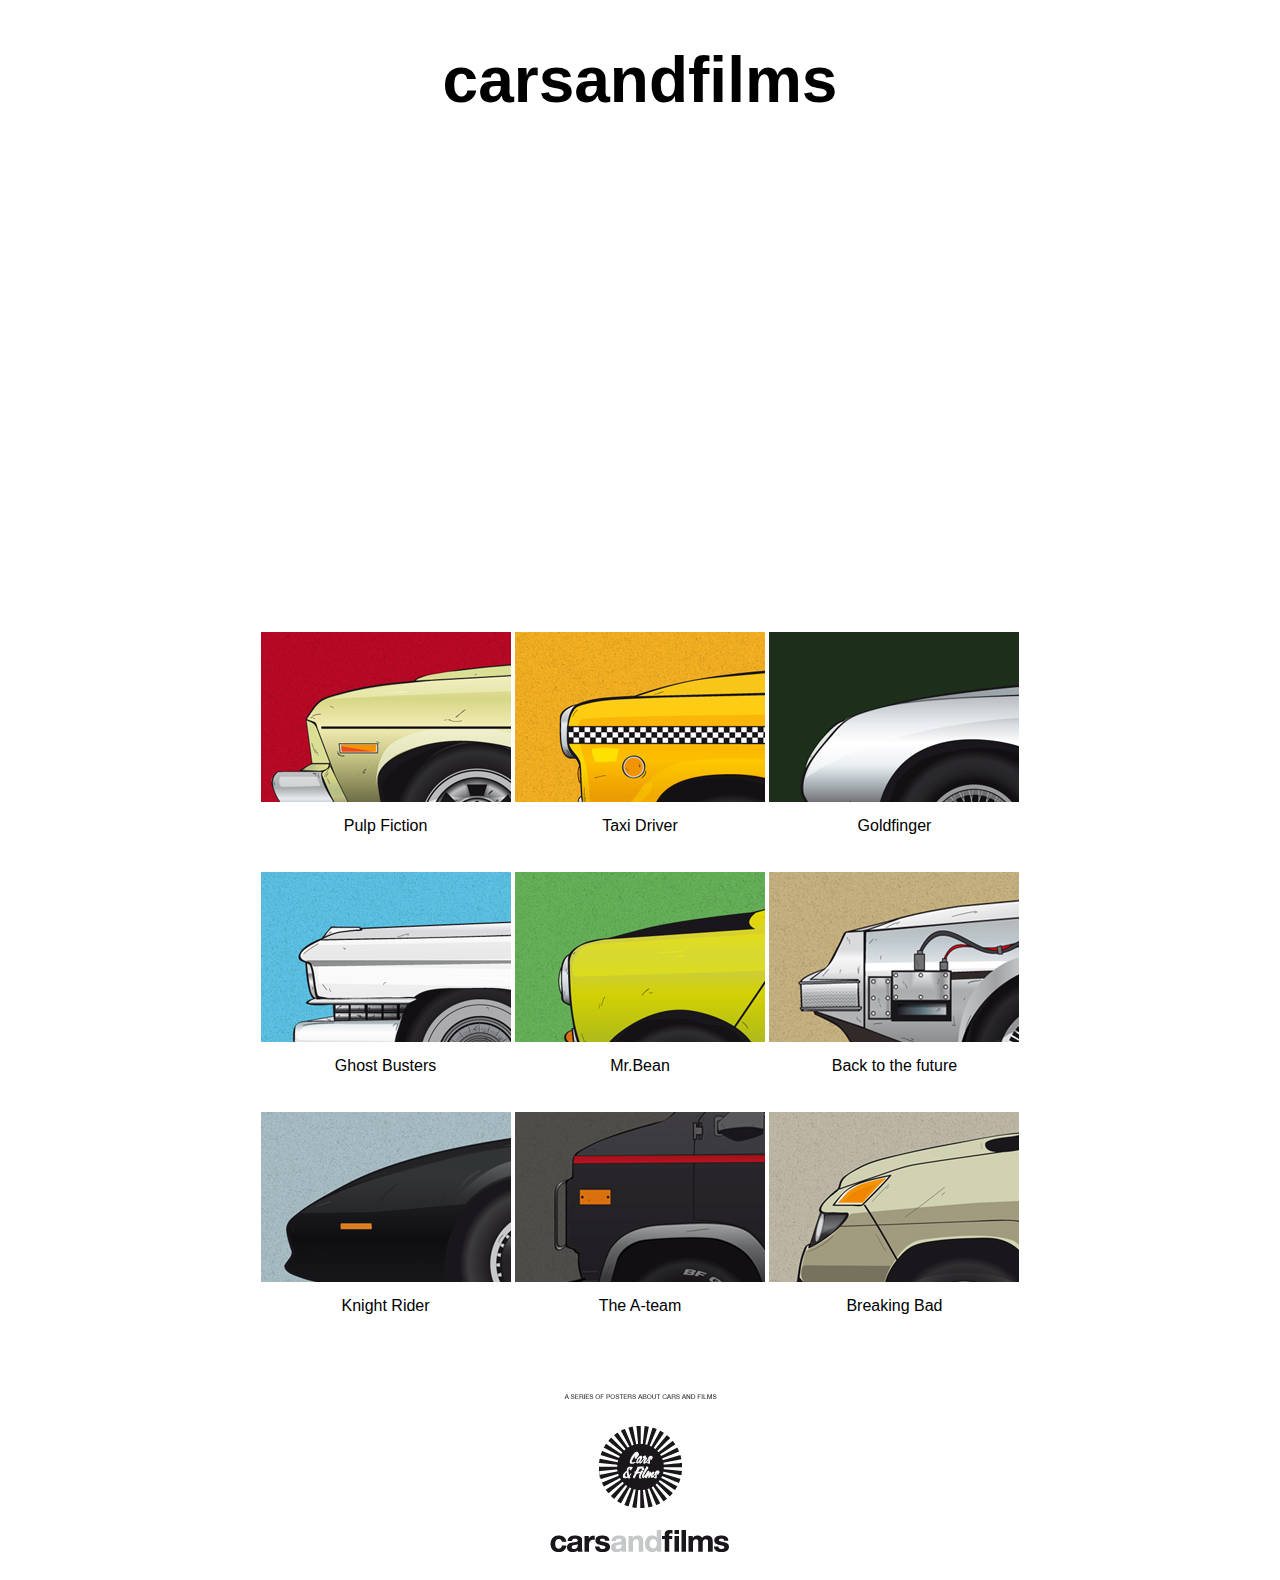
==== MP08UF02er_estrada/index.html @ 8cf6deb3 "ver0002" ====
<!DOCTYPE html>
<html lang="en">
<head>
    <meta charset="UTF-8">
    <meta name="carsandfilms" content="width=device-width, initial-scale=1.0">
    <title>Document</title>
    <link rel="stylesheet" href="css/style.css">
</head>
<body>
    <div class="cap">
        <h1>carsandfilms</h1>
    </div>

    
    <div class="cos">
        
            <div class="car">
                <img src="img/small/small_pulp.jpg" alt="">
                <div class="nom">Pulp Fiction</div>
            </div>
            <div class="car">
                <img src="img/small/small_taxi.jpg" alt="">
                <div class="nom">Taxi Driver</div>
            </div>
            <div class="car">
                <img src="img/small/small_bond.jpg" alt="">
                <div class="nom">Goldfinger</div>
            </div>
            <div class="car">
                <img src="img/small/small_ghost.jpg" alt="">
                <div class="nom">Ghost Busters</div>
            </div>
            <div class="car">
                <img src="img/small/small_bean.jpg" alt="">
                <div class="nom">Mr.Bean</div>
            </div>
            <div class="car">
                <img src="img/small/small_back.jpg" alt="">
                <div class="nom">Back to the future</div>
            </div>
            <div class="car">
                <img src="img/small/small_rider.jpg" alt="">
                <div class="nom">Knight Rider</div>
            </div>
            <div class="car">
                <img src="img/small/small_team.jpg" alt="">
                <div class="nom">The A-team</div>
            </div>
            <div class="car">
                <img src="img/small/small_break.jpg" alt="">
                <div class="nom">Breaking Bad</div>
            </div>
           
            
    </div>


    <div class="peu">
        <img src="img/logo_carsandfilms.png">
    </div>

</body>
</html>
---- MP08UF02er_estrada/css/style.css ----
@charset "UTF-8";
/* CSS Document */
*{
    font-family: Arial, Helvetica, sans-serif;
    

body{
    background-image: url(/img/fons.jpg);}
}
.cap{
    height: 589px;
    color: black;
    font-size: 2rem;
    text-align: center;
}
h1{
    color: black;
}
.cos{
   max-width: 940px;
    margin: 0 auto;
    text-align: center;
}
.car{
    display: inline-block;
    height: 240px;
    
}
.nom{
    font-size: 1rem;
    text-align: center;
    background-color: white;
    line-height: 2.5;
    height: 40px;
   
}

.car:hover{
    opacity: 50%;
    animation: gir 0.30s;
}

.peu{
height: 220px;
text-align: center;
}

@keyframes gir {
    0% {
        transform:rotateZ(360deg);
   }
    100% {
        transform:rotateZ(0deg);
   }
}

@media screen and (max-width: 940px) {
    html, body {
        height: 100%;
        width: 100%;
        font-family: "Nunito", sans-serif;
        font-optical-sizing: auto;
   }
}
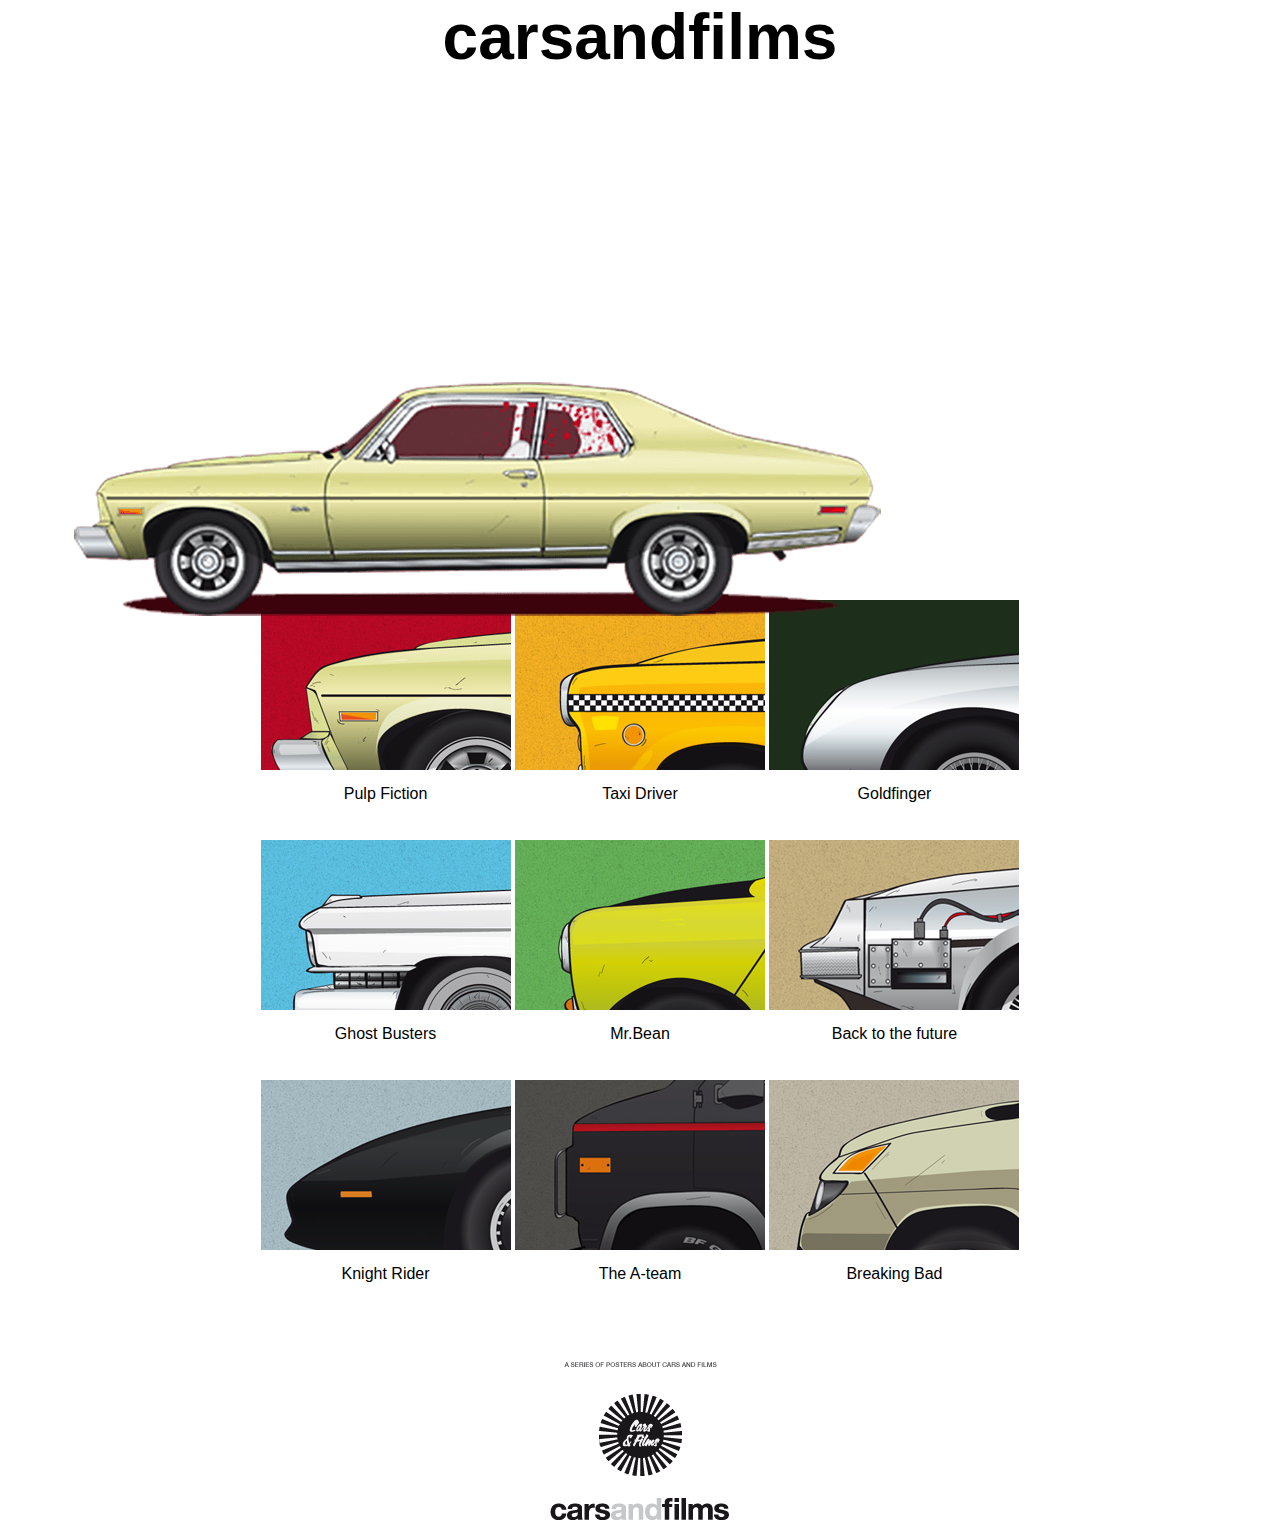
==== commit 1499980e: "v5" ====
--- a/MP08UF02er_estrada/index.html
+++ b/MP08UF02er_estrada/index.html
@@ -5,10 +5,332 @@
     <meta name="carsandfilms" content="width=device-width, initial-scale=1.0">
     <title>Document</title>
     <link rel="stylesheet" href="css/style.css">
+    <meta charset="utf-8">
+  <meta name="generator" content="Google Web Designer 1.5.4.0113">
+  <meta name="template" content="Banner 2.3.2">
+  <meta name="environment" content="gwd-genericad">
+  <meta name="viewport" content="width=device-width, initial-scale=1.0">
+  <style type="text/css" id="gwd-lightbox-style">
+    .gwd-lightbox {
+      overflow: hidden;
+    }
+  </style>
+  <style type="text/css" id="gwd-text-style">
+    p {
+      margin: 0px;
+    }
+    h1 {
+      margin: 0px;
+    }
+    h2 {
+      margin: 0px;
+    }
+    h3 {
+      margin: 0px;
+    }
+  </style>
+  <style type="text/css">
+    html, body {
+      width: 100%;
+      height: 100%;
+      margin: 0px;
+    }
+    .gwd-page-container {
+      position: relative;
+      width: 100%;
+      height: 100%;
+    }
+    .gwd-page-content {
+      transform: perspective(1400px) matrix3d(1, 0, 0, 0, 0, 1, 0, 0, 0, 0, 1, 0, 0, 0, 0, 1);
+      transform-style: preserve-3d;
+      position: absolute;
+      background-color: transparent;
+    }
+    .gwd-page-wrapper {
+      position: absolute;
+      transform: translateZ(0px);
+      background-color: transparent;
+    }
+    .gwd-page-size {
+      width: 960px;
+      height: 589px;
+    }
+    .gwd-img-lgwe {
+      position: absolute;
+      width: 960px;
+      height: 589px;
+      left: 0px;
+      top: 0px;
+    }
+    .gwd-page-wrapper {}.gwd-page-wrapper {}.gwd-page-wrapper {}.gwd-page-wrapper {}.gwd-page-wrapper {}.gwd-page-wrapper {}.gwd-page-wrapper {}.gwd-page-wrapper {}@keyframes gwd-empty-animation {
+      0% {
+        opacity: 0.001;
+      }
+      100% {
+        opacity: 0;
+      }
+    }
+    #pulp.gwd-play-animation .event-1-animation {
+      animation: gwd-empty-animation 2s linear 0s 1 normal forwards;
+    }
+    #taxi.gwd-play-animation .event-2-animation {
+      animation: gwd-empty-animation 2s linear 0s 1 normal forwards;
+    }
+    #bond.gwd-play-animation .event-3-animation {
+      animation: gwd-empty-animation 2s linear 0s 1 normal forwards;
+    }
+    #ghost.gwd-play-animation .event-4-animation {
+      animation: gwd-empty-animation 2s linear 0s 1 normal forwards;
+    }
+    #bean.gwd-play-animation .event-5-animation {
+      animation: gwd-empty-animation 2s linear 0s 1 normal forwards;
+    }
+    #back.gwd-play-animation .event-6-animation {
+      animation: gwd-empty-animation 2s linear 0s 1 normal forwards;
+    }
+    #rider.gwd-play-animation .event-7-animation {
+      animation: gwd-empty-animation 2s linear 0s 1 normal forwards;
+    }
+    #team.gwd-play-animation .event-8-animation {
+      animation: gwd-empty-animation 2s linear 0s 1 normal forwards;
+    }
+    #break.gwd-play-animation .event-9-animation {
+      animation: gwd-empty-animation 2s linear 0s 1 normal forwards;
+    }
+  </style>
+  <link href="gwdpage_style.css" data-version="8" data-exports-type="gwd-page" rel="stylesheet">
+  <link href="gwdimage_style.css" data-version="7" data-exports-type="gwd-image" rel="stylesheet">
+  <link href="gwdpagedeck_style.css" data-version="8" data-exports-type="gwd-pagedeck" rel="stylesheet">
+  <script data-source="googbase_min.js" data-version="3" data-exports-type="googbase" type="text/javascript" src="googbase_min.js"></script>
+  <script data-source="gwd_webcomponents_min.js" data-version="4" data-exports-type="gwd_webcomponents" type="text/javascript" src="gwd_webcomponents_min.js"></script>
+  <script data-source="gwdpage_min.js" data-version="8" data-exports-type="gwd-page" type="text/javascript" src="gwdpage_min.js"></script>
+  <script data-source="gwdpagedeck_min.js" data-version="8" data-exports-type="gwd-pagedeck" type="text/javascript" src="gwdpagedeck_min.js"></script>
+  <script data-source="gwdgenericad_min.js" data-version="4" data-exports-type="gwd-genericad" type="text/javascript" src="gwdgenericad_min.js"></script>
+  <script data-source="gwdimage_min.js" data-version="7" data-exports-type="gwd-image" type="text/javascript" src="gwdimage_min.js"></script>
+  <script type="text/javascript" gwd-events="support" src="gwd-events-support.1.0.js"></script>
+  <script type="text/javascript" gwd-events="handlers">
+    gwd.auto_PulpfictionClick = function(event) {
+      // GWD Predefined Function
+      gwd.actions.gwdPagedeck.goToPage('pagedeck', 'taxi', 'fade', 1000, 'linear', 'top');
+    };
+    gwd.auto_TaxidriverClick = function(event) {
+      // GWD Predefined Function
+      gwd.actions.gwdPagedeck.goToPage('pagedeck', 'bond', 'fade', 1000, 'linear', 'top');
+    };
+    gwd.auto_GoldfingerClick = function(event) {
+      // GWD Predefined Function
+      gwd.actions.gwdPagedeck.goToPage('pagedeck', 'ghost', 'fade', 1000, 'linear', 'top');
+    };
+    gwd.auto_GhostbustersClick = function(event) {
+      // GWD Predefined Function
+      gwd.actions.gwdPagedeck.goToPage('pagedeck', 'bean', 'fade', 1000, 'linear', 'top');
+    };
+    gwd.auto_MrbeanClick = function(event) {
+      // GWD Predefined Function
+      gwd.actions.gwdPagedeck.goToPage('pagedeck', 'back', 'fade', 1000, 'linear', 'top');
+    };
+    gwd.auto_BacktothefutureClick = function(event) {
+      // GWD Predefined Function
+      gwd.actions.gwdPagedeck.goToPage('pagedeck', 'rider', 'fade', 1000, 'linear', 'top');
+    };
+    gwd.auto_KnightriderClick = function(event) {
+      // GWD Predefined Function
+      gwd.actions.gwdPagedeck.goToPage('pagedeck', 'team', 'fade', 1000, 'linear', 'top');
+    };
+    gwd.auto_AteamClick = function(event) {
+      // GWD Predefined Function
+      gwd.actions.gwdPagedeck.goToPage('pagedeck', 'break', 'fade', 1000, 'linear', 'top');
+    };
+    gwd.auto_BreakingbadClick = function(event) {
+      // GWD Predefined Function
+      gwd.actions.gwdPagedeck.goToPage('pagedeck', 'pulp', 'fade', 1000, 'linear', 'top');
+    };
+    gwd.auto_PulpEvent_1 = function(event) {
+      // GWD Predefined Function
+      gwd.actions.gwdPagedeck.goToPage('pagedeck', 'taxi', 'fade', 1000, 'linear', 'top');
+    };
+    gwd.auto_TaxiEvent_2 = function(event) {
+      // GWD Predefined Function
+      gwd.actions.gwdPagedeck.goToPage('pagedeck', 'bond', 'fade', 1000, 'linear', 'top');
+    };
+    gwd.auto_BondEvent_3 = function(event) {
+      // GWD Predefined Function
+      gwd.actions.gwdPagedeck.goToPage('pagedeck', 'ghost', 'fade', 1000, 'linear', 'top');
+    };
+    gwd.auto_GhostEvent_4 = function(event) {
+      // GWD Predefined Function
+      gwd.actions.gwdPagedeck.goToPage('pagedeck', 'bean', 'fade', 1000, 'linear', 'top');
+    };
+    gwd.auto_BeanEvent_5 = function(event) {
+      // GWD Predefined Function
+      gwd.actions.gwdPagedeck.goToPage('pagedeck', 'back', 'fade', 1000, 'linear', 'top');
+    };
+    gwd.auto_BackEvent_6 = function(event) {
+      // GWD Predefined Function
+      gwd.actions.gwdPagedeck.goToPage('pagedeck', 'rider', 'fade', 1000, 'linear', 'top');
+    };
+    gwd.auto_RiderEvent_7 = function(event) {
+      // GWD Predefined Function
+      gwd.actions.gwdPagedeck.goToPage('pagedeck', 'team', 'fade', 1000, 'linear', 'top');
+    };
+    gwd.auto_TeamEvent_8 = function(event) {
+      // GWD Predefined Function
+      gwd.actions.gwdPagedeck.goToPage('pagedeck', 'break', 'fade', 1000, 'linear', 'top');
+    };
+    gwd.auto_BreakEvent_9 = function(event) {
+      // GWD Predefined Function
+      gwd.actions.gwdPagedeck.goToPage('pagedeck', 'pulp', 'fade', 1000, 'linear', 'top');
+    };
+  </script>
+  <script type="text/javascript" gwd-events="registration">
+    // Código de soporte para la administración de eventos en Google Web Designer
+     // Este bloqueo de la secuencia de comandos se genera automáticamente. No lo edite.
+    gwd.actions.events.registerEventHandlers = function(event) {
+      gwd.actions.events.addHandler('pulpfiction', 'click', gwd.auto_PulpfictionClick, false);
+      gwd.actions.events.addHandler('taxidriver', 'click', gwd.auto_TaxidriverClick, false);
+      gwd.actions.events.addHandler('goldfinger', 'click', gwd.auto_GoldfingerClick, false);
+      gwd.actions.events.addHandler('ghostbusters', 'click', gwd.auto_GhostbustersClick, false);
+      gwd.actions.events.addHandler('mrbean', 'click', gwd.auto_MrbeanClick, false);
+      gwd.actions.events.addHandler('backtothefuture', 'click', gwd.auto_BacktothefutureClick, false);
+      gwd.actions.events.addHandler('knightrider', 'click', gwd.auto_KnightriderClick, false);
+      gwd.actions.events.addHandler('ateam', 'click', gwd.auto_AteamClick, false);
+      gwd.actions.events.addHandler('breakingbad', 'click', gwd.auto_BreakingbadClick, false);
+      gwd.actions.events.addHandler('pulp', 'event-1', gwd.auto_PulpEvent_1, false);
+      gwd.actions.events.addHandler('taxi', 'event-2', gwd.auto_TaxiEvent_2, false);
+      gwd.actions.events.addHandler('bond', 'event-3', gwd.auto_BondEvent_3, false);
+      gwd.actions.events.addHandler('ghost', 'event-4', gwd.auto_GhostEvent_4, false);
+      gwd.actions.events.addHandler('bean', 'event-5', gwd.auto_BeanEvent_5, false);
+      gwd.actions.events.addHandler('back', 'event-6', gwd.auto_BackEvent_6, false);
+      gwd.actions.events.addHandler('rider', 'event-7', gwd.auto_RiderEvent_7, false);
+      gwd.actions.events.addHandler('team', 'event-8', gwd.auto_TeamEvent_8, false);
+      gwd.actions.events.addHandler('break', 'event-9', gwd.auto_BreakEvent_9, false);
+      gwd.actions.timeline.captureAnimationEnd(document.body);
+    };
+    gwd.actions.events.deregisterEventHandlers = function(event) {
+      gwd.actions.events.removeHandler('pulpfiction', 'click', gwd.auto_PulpfictionClick, false);
+      gwd.actions.events.removeHandler('taxidriver', 'click', gwd.auto_TaxidriverClick, false);
+      gwd.actions.events.removeHandler('goldfinger', 'click', gwd.auto_GoldfingerClick, false);
+      gwd.actions.events.removeHandler('ghostbusters', 'click', gwd.auto_GhostbustersClick, false);
+      gwd.actions.events.removeHandler('mrbean', 'click', gwd.auto_MrbeanClick, false);
+      gwd.actions.events.removeHandler('backtothefuture', 'click', gwd.auto_BacktothefutureClick, false);
+      gwd.actions.events.removeHandler('knightrider', 'click', gwd.auto_KnightriderClick, false);
+      gwd.actions.events.removeHandler('ateam', 'click', gwd.auto_AteamClick, false);
+      gwd.actions.events.removeHandler('breakingbad', 'click', gwd.auto_BreakingbadClick, false);
+      gwd.actions.events.removeHandler('pulp', 'event-1', gwd.auto_PulpEvent_1, false);
+      gwd.actions.events.removeHandler('taxi', 'event-2', gwd.auto_TaxiEvent_2, false);
+      gwd.actions.events.removeHandler('bond', 'event-3', gwd.auto_BondEvent_3, false);
+      gwd.actions.events.removeHandler('ghost', 'event-4', gwd.auto_GhostEvent_4, false);
+      gwd.actions.events.removeHandler('bean', 'event-5', gwd.auto_BeanEvent_5, false);
+      gwd.actions.events.removeHandler('back', 'event-6', gwd.auto_BackEvent_6, false);
+      gwd.actions.events.removeHandler('rider', 'event-7', gwd.auto_RiderEvent_7, false);
+      gwd.actions.events.removeHandler('team', 'event-8', gwd.auto_TeamEvent_8, false);
+      gwd.actions.events.removeHandler('break', 'event-9', gwd.auto_BreakEvent_9, false);
+      gwd.actions.timeline.releaseAnimationEnd(document.body);
+    };
+    document.addEventListener("DOMContentLoaded", gwd.actions.events.registerEventHandlers);
+    document.addEventListener("unload", gwd.actions.events.deregisterEventHandlers);
+  </script>
 </head>
 <body>
     <div class="cap">
         <h1>carsandfilms</h1>
+
+
+      <gwd-genericad id="gwd-ad">
+        <div is="gwd-pagedeck" class="gwd-page-container" id="pagedeck">
+          <div is="gwd-page" id="pulp" class="gwd-page-wrapper gwd-page-size gwd-lightbox" data-gwd-width="960px" data-gwd-height="589px" data-gwd-name="pulp">
+            <div class="gwd-page-content gwd-page-size">
+              <img is="gwd-image" source="assets/pulp.png" id="pulpfiction" class="gwd-img-lgwe">
+              <div class="gwd-animation-event event-1-animation" data-event-name="event-1" data-event-time="1000"></div>
+            </div>
+          </div>
+          <div is="gwd-page" id="taxi" class="gwd-page-wrapper gwd-page-size gwd-lightbox" data-gwd-width="960px" data-gwd-height="589px" data-gwd-name="taxi">
+            <div class="gwd-page-content gwd-page-size">
+              <img is="gwd-image" source="assets/taxi.png" id="taxidriver" class="gwd-img-lgwe">
+              <div class="gwd-animation-event event-2-animation" data-event-name="event-2" data-event-time="1000"></div>
+            </div>
+          </div>
+          <div is="gwd-page" id="bond" class="gwd-page-wrapper gwd-page-size gwd-lightbox" data-gwd-width="960px" data-gwd-height="589px" data-gwd-name="bond">
+            <div class="gwd-page-content gwd-page-size">
+              <img is="gwd-image" source="assets/bond.png" id="goldfinger" class="gwd-img-lgwe">
+              <div class="gwd-animation-event event-3-animation" data-event-name="event-3" data-event-time="1000"></div>
+            </div>
+          </div>
+          <div is="gwd-page" id="ghost" class="gwd-page-wrapper gwd-page-size gwd-lightbox" data-gwd-width="960px" data-gwd-height="589px" data-gwd-name="ghost">
+            <div class="gwd-page-content gwd-page-size">
+              <img is="gwd-image" source="assets/ghost.png" id="ghostbusters" class="gwd-img-lgwe">
+              <div class="gwd-animation-event event-4-animation" data-event-name="event-4" data-event-time="1000"></div>
+            </div>
+          </div>
+          <div is="gwd-page" id="bean" class="gwd-page-wrapper gwd-page-size gwd-lightbox" data-gwd-width="960px" data-gwd-height="589px" data-gwd-name="bean">
+            <div class="gwd-page-content gwd-page-size">
+              <img is="gwd-image" source="assets/bean.png" id="mrbean" class="gwd-img-lgwe">
+              <div class="gwd-animation-event event-5-animation" data-event-name="event-5" data-event-time="1000"></div>
+            </div>
+          </div>
+          <div is="gwd-page" id="back" class="gwd-page-wrapper gwd-page-size gwd-lightbox" data-gwd-width="960px" data-gwd-height="589px" data-gwd-name="back">
+            <div class="gwd-page-content gwd-page-size">
+              <img is="gwd-image" source="assets/back.png" id="backtothefuture" class="gwd-img-lgwe">
+              <div class="gwd-animation-event event-6-animation" data-event-name="event-6" data-event-time="1000"></div>
+            </div>
+          </div>
+          <div is="gwd-page" id="rider" class="gwd-page-wrapper gwd-page-size gwd-lightbox" data-gwd-width="960px" data-gwd-height="589px" data-gwd-name="rider">
+            <div class="gwd-page-content gwd-page-size">
+              <img is="gwd-image" source="assets/rider.png" id="knightrider" class="gwd-img-lgwe">
+              <div class="gwd-animation-event event-7-animation" data-event-name="event-7" data-event-time="1000"></div>
+            </div>
+          </div>
+          <div is="gwd-page" id="team" class="gwd-page-wrapper gwd-page-size gwd-lightbox" data-gwd-width="960px" data-gwd-height="589px" data-gwd-name="team">
+            <div class="gwd-page-content gwd-page-size">
+              <img is="gwd-image" source="assets/team.png" id="ateam" class="gwd-img-lgwe">
+              <div class="gwd-animation-event event-8-animation" data-event-name="event-8" data-event-time="1000"></div>
+            </div>
+          </div>
+          <div is="gwd-page" id="break" class="gwd-page-wrapper gwd-page-size gwd-lightbox" data-gwd-width="960px" data-gwd-height="589px" data-gwd-name="break" style="">
+            <div class="gwd-page-content gwd-page-size">
+              <img is="gwd-image" source="assets/break.png" id="breakingbad" class="gwd-img-lgwe">
+              <div class="gwd-animation-event event-9-animation" data-event-name="event-9" data-event-time="1000"></div>
+            </div>
+          </div>
+        </div>
+       </gwd-genericad>
+       <script type="text/javascript" id="gwd-init-code">
+        (function() {
+          var gwdAd = document.getElementById('gwd-ad');
+    
+          /**
+           * Handles the DOMContentLoaded event. The DOMContentLoaded event is
+           * fired when the document has been completely loaded and parsed.
+           */
+          function handleDomContentLoaded(event) {
+    
+          }
+    
+          /**
+           * Handles the WebComponentsReady event. This event is fired when all
+           * custom elements have been registered and upgraded.
+           */
+          function handleWebComponentsReady(event) {
+            // Start the Ad lifecycle.
+            setTimeout(function() {
+              gwdAd.initAd();
+            }, 0);
+          }
+    
+          /**
+           * Handles the event that is dispatched after the Ad has been
+           * initialized and before the default page of the Ad is shown.
+           */
+          function handleAdInitialized(event) {}
+    
+          window.addEventListener('DOMContentLoaded',
+            handleDomContentLoaded, false);
+          window.addEventListener('WebComponentsReady',
+            handleWebComponentsReady, false);
+          window.addEventListener('adinitialized',
+            handleAdInitialized, false);
+        })();
+       </script>
     </div>
 
     
--- a/MP08UF02er_estrada/css/style.css
+++ b/MP08UF02er_estrada/css/style.css
@@ -6,11 +6,16 @@
 
 body{
     background-image: url(/img/fons.jpg);}
+    text-align: center;
 }
 .cap{
-    height: 589px;
+    height: 600px;
     color: black;
     font-size: 2rem;
+    text-align: center;
+    
+}
+.gwd-ad{
     text-align: center;
 }
 h1{
@@ -57,8 +62,9 @@
 @media screen and (max-width: 940px) {
     html, body {
         height: 100%;
-        width: 100%;
         font-family: "Nunito", sans-serif;
         font-optical-sizing: auto;
    }
+   .cos{
+    text-align: center;}
 }--- a/MP08UF02er_estrada/gwdpage_style.css
+++ b/MP08UF02er_estrada/gwdpage_style.css
@@ -0,0 +1 @@
+.gwd-inactive{visibility:hidden}--- a/MP08UF02er_estrada/gwdimage_style.css
+++ b/MP08UF02er_estrada/gwdimage_style.css
@@ -0,0 +1 @@
+img[is=gwd-image].scaled-proportionally{background-repeat:no-repeat;background-position:center}--- a/MP08UF02er_estrada/gwdpagedeck_style.css
+++ b/MP08UF02er_estrada/gwdpagedeck_style.css
@@ -0,0 +1 @@
+.gwd-pagedeck{position:relative}.gwd-pagedeck>.gwd-page.transparent{opacity:0}.gwd-pagedeck>.gwd-page{position:absolute;top:0;left:0;-webkit-transition-property:-webkit-transform,opacity;-moz-transition-property:transform,opacity;transition-property:transform,opacity}.gwd-pagedeck>.gwd-page.linear{transition-timing-function:linear}.gwd-pagedeck>.gwd-page.ease-in{transition-timing-function:ease-in}.gwd-pagedeck>.gwd-page.ease-out{transition-timing-function:ease-out}.gwd-pagedeck>.gwd-page.ease{transition-timing-function:ease}.gwd-pagedeck>.gwd-page.ease-in-out{transition-timing-function:ease-in-out}